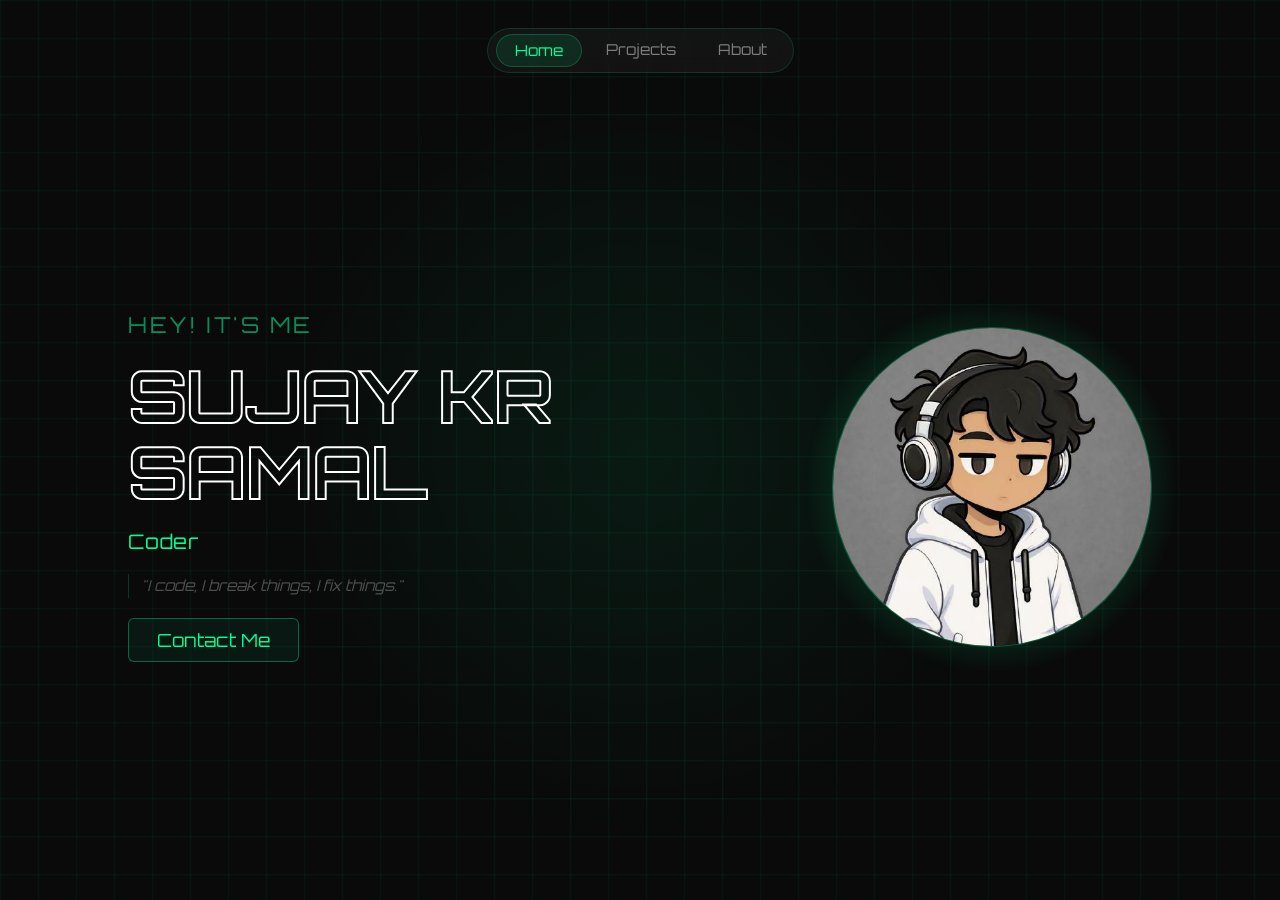
==== index.html @ 4d356711 "first commit" ====
<!DOCTYPE html>
<html lang="en">
  <head>
    <meta charset="UTF-8">
    <meta name="viewport" content="width=device-width, initial-scale=1">
    
    <title>Sujay Kr Samal</title>
    <link rel="preconnect" href="https://fonts.googleapis.com">
    <link rel="preconnect" href="https://fonts.gstatic.com" crossorigin>
    <link href="https://fonts.googleapis.com/css2?family=Orbitron:wght@400;700;900&family=DM+Mono:wght@400;500&display=swap" rel="stylesheet">
    <link href="style.css" rel="stylesheet">
  </head>
  <body>
    <!-- Background Grid -->
    <div class="grid"></div>

    <!-- Nav Bar -->
    <nav>
      <div class="nav-inner">
        <a href="" id="active">Home</a>
        <a href="">Projects</a>
        <a href="">About</a>
      </div>
    </nav>

    <!-- Hero Section -->
    <section class="herosec">

      <div class="hero-left">
        <div class="hero-text">
          <p class="hey">Hey! It's me</p>
          <h1 class="name">SUJAY KR SAMAL</h1>
          <p class="role">Coder</p>
          <p class="quote">"I code, I break things, I fix things."</p>
          <a class="btn" href="">Contact Me</a>
        </div>
      </div>

      <!-- Right: PFP -->
      <div class="hero-right">
        <div class="pfp-glow"></div>
        <div class="pfp-ring">
          <img src="assets/profile.jpg" alt="Sujay">
        </div>
      </div>

    </section>

  </body>
</html>
---- style.css ----
* {
  margin: 0;
  padding: 0;
  box-sizing: border-box;
}

body {
  display: flex;
  flex-direction: column;
  background: #0a0a0a;
  font-family: 'Orbitron', sans-serif;
  min-height: 100vh;
  overflow-x: hidden;
  color: #fff;
}

.grid {
  position: fixed;
  inset: 0;
  background-image:
    linear-gradient(rgba(0, 255, 180, 0.045) 1px, transparent 2px),
    linear-gradient(90deg, rgba(0, 255, 180, 0.045) 1px, transparent 2px);
  background-size: 38px 38px;
  pointer-events: none;
  z-index: 0;
}

.grid::after {
  content: '';
  position: absolute;
  top: 50%;
  right: 50%;
  transform: translate(50%, -50%);
  width: 860px;
  height: 860px;
  background: radial-gradient(ellipse, rgba(0, 255, 150, 0.07) 0%, transparent 65%);
  pointer-events: none;
}

nav {
  position: relative;
  z-index: 10;
  display: flex;
  justify-content: center;
  padding-top: 28px;
}

.nav-inner {
  display: flex;
  gap: 6px;
  background: rgba(255, 255, 255, 0.04);
  border: 0.5px solid rgba(0, 255, 150, 0.15);
  border-radius: 999px;
  padding: 5px 8px;
  backdrop-filter: blur(10px);
}

.nav-inner a {
  color: rgba(255, 255, 255, 0.45);
  text-decoration: none;
  font-size: 15px;
  padding: 6px 18px;
  border-radius: 999px;
  transition: color 0.2s;
}

.nav-inner a#active {
  background: rgba(0, 255, 150, 0.1);
  color: #00ff96;
  border: 0.5px solid rgba(0, 255, 150, 0.22);
}

.nav-inner a:not(#active):hover {
  color: #fff;
}

.herosec {
  position: relative;
  z-index: 5;
  flex: 1;
  display: flex;
  align-items: center;
  justify-content: center;
  gap: 200px;
  padding: 0 10%;
}

.hero-text {
  display: flex;
  flex-direction: column;
  gap: 20px;
}

.hey {
  color: rgba(0, 255, 150, 0.55);
  font-size: 22px;
  letter-spacing: 0.12em;
  text-transform: uppercase;
}

.name {
  font-size: 72px;
  font-weight: 700;
  line-height: 1.05;
  letter-spacing: -0.01em;
  color: transparent;
  -webkit-text-stroke: 2px #fff;
}

.role {
  color: #00ff96;
  font-size: 20px;
  letter-spacing: 0.04em;
}

.quote {
  color: rgba(255, 255, 255, 0.28);
  font-size: 15px;
  font-style: italic;
  line-height: 1.6;
  max-width: 300px;
  border-left: 1.5px solid rgba(0, 255, 150, 0.2);
  padding-left: 12px;
}

.btn {
  display: inline-block;
  width: fit-content;
  padding: 10px 28px;
  border: 1px solid rgba(0, 255, 150, 0.35);
  border-radius: 6px;
  color: #00ff96;
  font-size: 18px;
  text-decoration: none;
  background: rgba(0, 255, 150, 0.06);
  transition: background 0.2s, border-color 0.2s;
}

.btn:hover {
  background: rgba(0, 255, 150, 0.12);
  border-color: rgba(0, 255, 150, 0.6);
}

.hero-right {
  position: relative;
  flex-shrink: 0;
}

.pfp-glow {
  position: absolute;
  inset: -30px;
  border-radius: 50%;
  background: radial-gradient(ellipse, rgba(0, 255, 150, 0.5) 0%, transparent 70%);
  pointer-events: none;
}

.pfp-ring {
  width: 320px;
  height: 320px;
  border-radius: 50%;
  border: 1.5px solid rgba(0, 255, 150, 0.25);
  background: rgba(0, 255, 150, 0.04);
  display: flex;
  align-items: center;
  justify-content: center;
  overflow: hidden;
  position: relative;
}

.pfp-ring img {
  width: 100%;
  height: 100%;
  object-fit: cover;
}
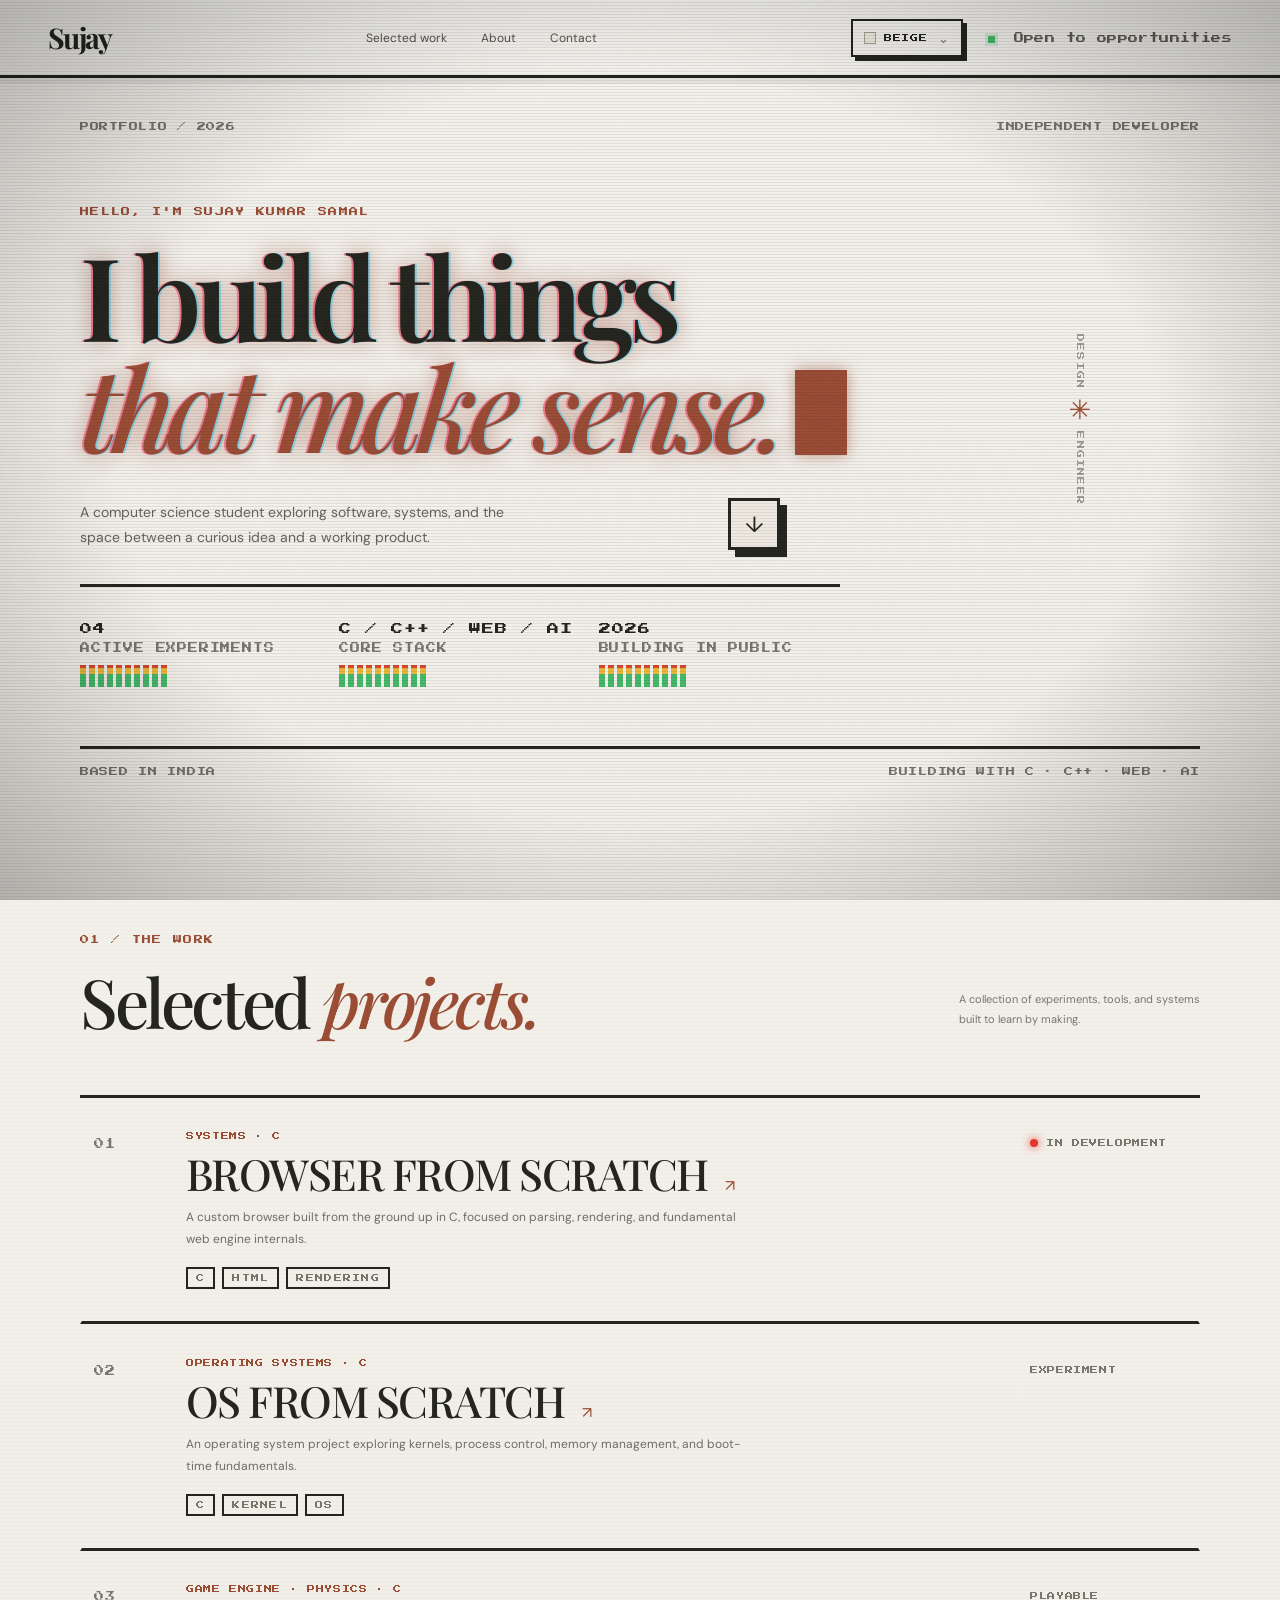
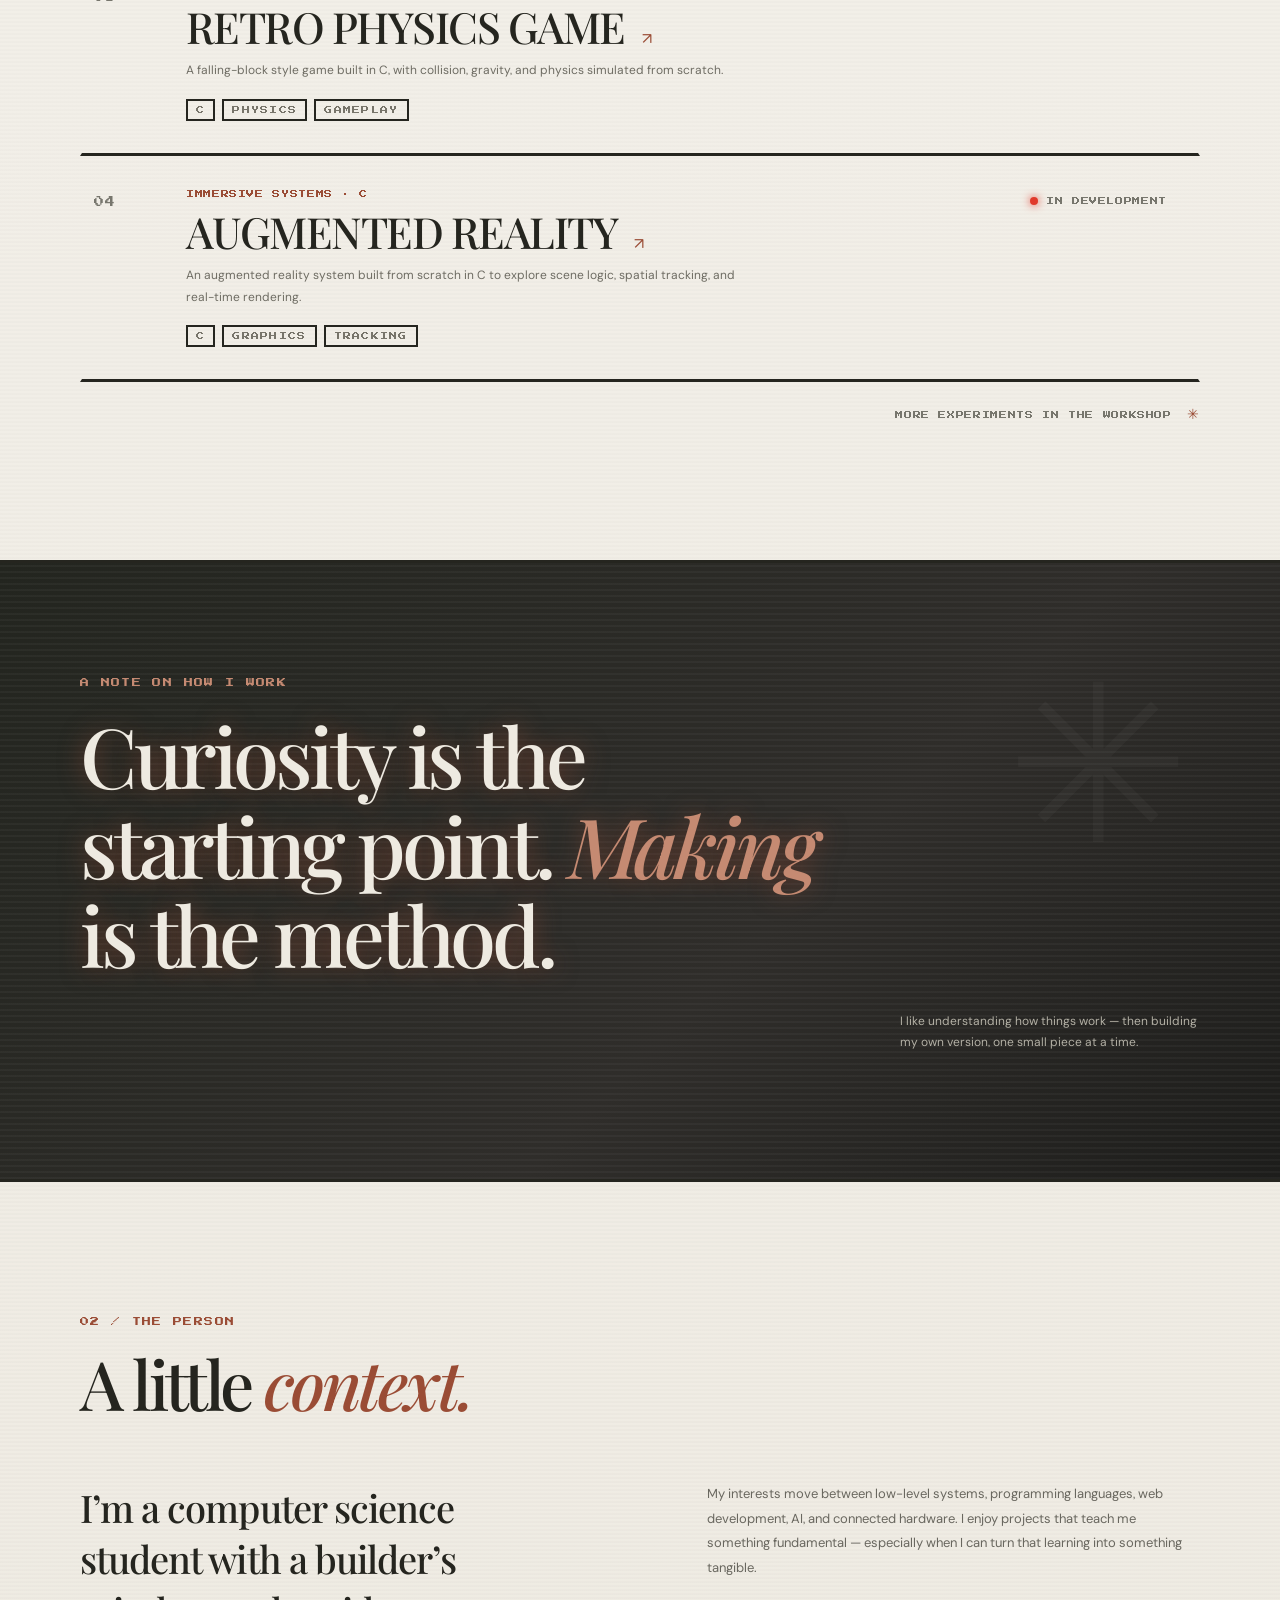
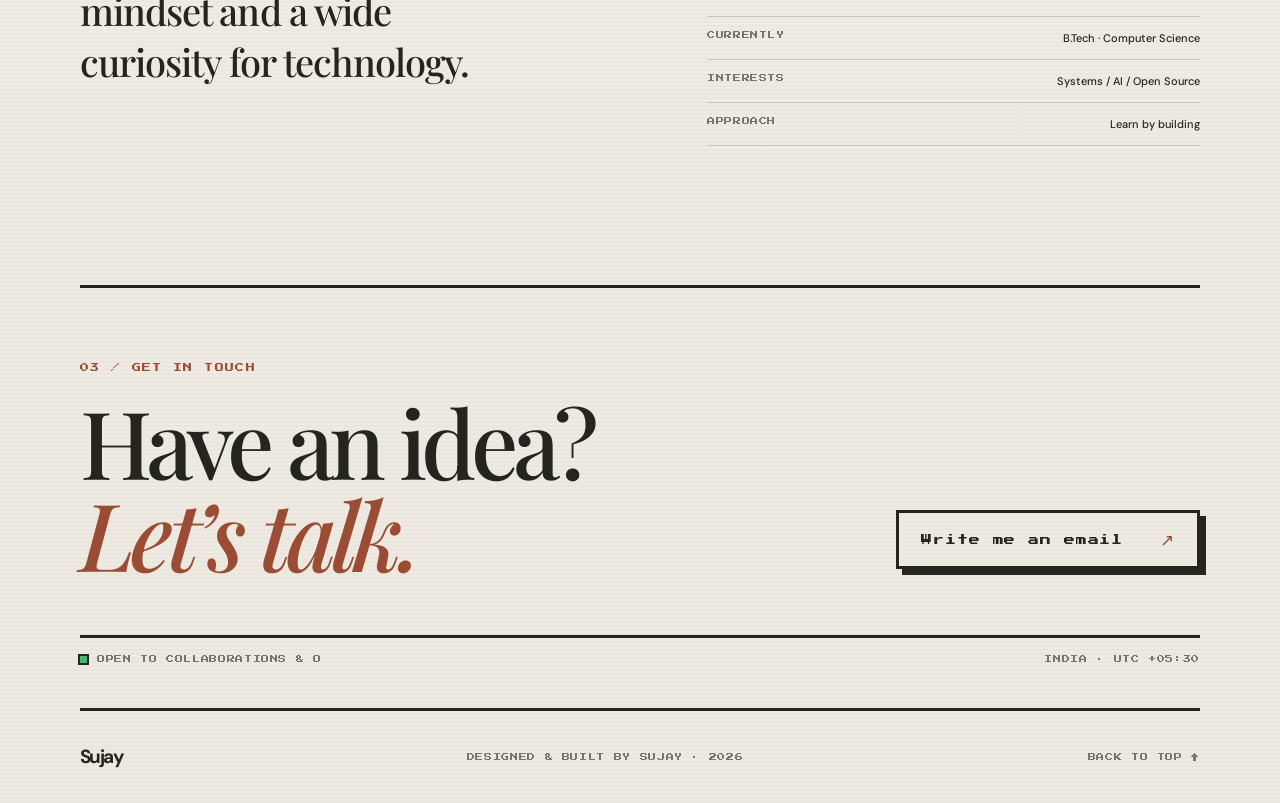
==== commit 5a7c3a25: "first commit" ====
--- a/index.html
+++ b/index.html
@@ -1,51 +1,201 @@
-<!DOCTYPE html>
+<!doctype html>
 <html lang="en">
-  <head>
-    <meta charset="UTF-8">
-    <meta name="viewport" content="width=device-width, initial-scale=1">
-    
-    <title>Sujay Kr Samal</title>
-    <link rel="preconnect" href="https://fonts.googleapis.com">
-    <link rel="preconnect" href="https://fonts.gstatic.com" crossorigin>
-    <link href="https://fonts.googleapis.com/css2?family=Orbitron:wght@400;700;900&family=DM+Mono:wght@400;500&display=swap" rel="stylesheet">
-    <link href="style.css" rel="stylesheet">
-  </head>
-  <body>
-    <!-- Background Grid -->
-    <div class="grid"></div>
-
-    <!-- Nav Bar -->
-    <nav>
-      <div class="nav-inner">
-        <a href="" id="active">Home</a>
-        <a href="">Projects</a>
-        <a href="">About</a>
-      </div>
+<head>
+  <meta charset="UTF-8">
+  <meta name="viewport" content="width=device-width, initial-scale=1.0">
+  <meta name="theme-color" content="#eeeae1">
+  <meta name="description" content="Sujay Kumar Samal — developer, builder, and curious mind. Explore selected projects and experiments.">
+  <title>Sujay Kumar Samal — Portfolio</title>
+  <link rel="preconnect" href="https://fonts.googleapis.com">
+  <link rel="preconnect" href="https://fonts.gstatic.com" crossorigin>
+  <link href="https://fonts.googleapis.com/css2?family=DM+Mono:wght@400;500&family=DM+Sans:wght@400;500;600;700&family=Playfair+Display:wght@500;600;700&family=Press+Start+2P&family=VT323&display=swap" rel="stylesheet">
+  <link rel="stylesheet" href="style.css">
+  <link rel="stylesheet" href="retro.css">
+  <script>try{if(!sessionStorage.getItem("sks-booted")&&!matchMedia("(prefers-reduced-motion: reduce)").matches)document.documentElement.classList.add("booting")}catch(e){}</script>
+</head>
+<body>
+
+  <div class="grain" aria-hidden="true"></div>
+  <header class="topbar">
+    <a class="wordmark" href="#home" aria-label="Sujay home"><span class="wordmark-name">Sujay</span></a>
+    <nav aria-label="Main navigation">
+      <a href="#work">Selected work</a>
+      <a href="#about">About</a>
+      <a href="#contact">Contact</a>
     </nav>
-
-    <!-- Hero Section -->
-    <section class="herosec">
-
-      <div class="hero-left">
-        <div class="hero-text">
-          <p class="hey">Hey! It's me</p>
-          <h1 class="name">SUJAY KR SAMAL</h1>
-          <p class="role">Coder</p>
-          <p class="quote">"I code, I break things, I fix things."</p>
-          <a class="btn" href="">Contact Me</a>
-        </div>
-      </div>
-
-      <!-- Right: PFP -->
-      <div class="hero-right">
-        <div class="pfp-glow"></div>
-        <div class="pfp-ring">
-          <img src="assets/profile.jpg" alt="Sujay">
-        </div>
-      </div>
-
-    </section>
-
-  </body>
-</html>
-
+    <div class="header-actions">
+      <div class="theme-picker">
+        <button class="theme-trigger mono" type="button" aria-expanded="false" aria-controls="theme-options">
+          <span class="theme-swatch" aria-hidden="true"></span><span class="theme-current">BEIGE</span><span class="theme-chevron">⌄</span>
+        </button>
+        <div class="theme-options" id="theme-options" role="group" aria-label="Choose website theme">
+          <button type="button" data-theme="beige" aria-pressed="true"><i class="swatch beige"></i>Beige</button>
+          <button type="button" data-theme="wine" aria-pressed="false"><i class="swatch wine"></i>Wine</button>
+          <button type="button" data-theme="forest" aria-pressed="false"><i class="swatch forest"></i>Forest</button>
+          <button type="button" data-theme="midnight" aria-pressed="false"><i class="swatch midnight"></i>Midnight</button>
+          <button type="button" data-theme="slate" aria-pressed="false"><i class="swatch slate"></i>Slate</button>
+          <button type="button" data-theme="plum" aria-pressed="false"><i class="swatch plum"></i>Plum</button>
+        </div>
+      </div>
+      <a class="availability" href="mailto:hello@sujay.dev"><span class="status-dot"></span> Open to opportunities</a>
+    </div>
+    <button class="menu-toggle" aria-label="Open menu" aria-expanded="false">☰</button>
+  </header>
+
+  <main>
+    <section class="hero section-wrap" id="home">
+      <div class="hero-meta mono reveal"><span>PORTFOLIO / 2026</span><span>INDEPENDENT DEVELOPER</span></div>
+      <div class="hero-copy">
+        <p class="eyebrow reveal">HELLO, I'M SUJAY KUMAR SAMAL</p>
+        <h1 class="reveal">I build things<br><em>that make sense.</em></h1>
+        <div class="hero-bottom reveal">
+          <p class="intro">A computer science student exploring software, systems, and the space between a curious idea and a working product.</p>
+          <a class="round-link" href="#work" aria-label="Explore selected work"><span>↓</span></a>
+        </div>
+        <div class="hero-stats reveal" aria-label="Quick stats about Sujay">
+          <div><span class="mono">04</span><small>Active experiments</small></div>
+          <div><span class="mono">C / C++ / WEB / AI</span><small>Core stack</small></div>
+          <div><span class="mono">2026</span><small>Building in public</small></div>
+        </div>
+      </div>
+      <div class="hero-rule"></div>
+      <div class="hero-foot mono reveal"><span>BASED IN INDIA</span><span>BUILDING WITH C · C++ · WEB · AI</span></div>
+      <div class="orbit-mark" aria-hidden="true"><span>DESIGN</span><b>✳</b><span>ENGINEER</span></div>
+    </section>
+
+    <section class="work section-wrap" id="work">
+      <div class="section-heading reveal">
+        <div><p class="eyebrow">01 / THE WORK</p><h2>Selected <em>projects.</em></h2></div>
+        <p class="section-note">A collection of experiments, tools, and systems<br>built to learn by making.</p>
+      </div>
+      <div class="project-list">
+
+        <a class="project reveal" href="project.html?id=browser" data-project="browser">
+          <div class="project-index mono">01</div>
+          <div class="project-main">
+            <div class="project-kicker mono">SYSTEMS · C</div>
+            <h3>BROWSER FROM SCRATCH <span class="project-mark">↗</span></h3>
+            <p>A custom browser built from the ground up in C, focused on parsing, rendering, and fundamental web engine internals.</p>
+            <div class="tags">
+              <span>C</span>
+              <span>HTML</span>
+              <span>RENDERING</span>
+            </div>
+          </div>
+          <div class="project-side">
+            <span class="project-status">IN DEVELOPMENT</span>
+            <span class="project-arrow">↗</span>
+          </div>
+        </a>
+
+        <a class="project reveal" href="project.html?id=os" data-project="os">
+          <div class="project-index mono">02</div>
+          <div class="project-main">
+            <div class="project-kicker mono">OPERATING SYSTEMS · C</div>
+            <h3>OS FROM SCRATCH <span class="project-mark">↗</span></h3>
+            <p>An operating system project exploring kernels, process control, memory management, and boot-time fundamentals.</p>
+            <div class="tags">
+              <span>C</span>
+              <span>KERNEL</span>
+              <span>OS</span>
+            </div>
+          </div>
+          <div class="project-side">
+            <span class="project-status">EXPERIMENT</span>
+            <span class="project-arrow">↗</span>
+          </div>
+        </a>
+
+        <a class="project reveal" href="project.html?id=game" data-project="game">
+          <div class="project-index mono">03</div>
+          <div class="project-main">
+            <div class="project-kicker mono">GAME ENGINE · PHYSICS · C</div>
+            <h3>RETRO PHYSICS GAME <span class="project-mark">↗</span></h3>
+            <p>A falling-block style game built in C, with collision, gravity, and physics simulated from scratch.</p>
+            <div class="tags">
+              <span>C</span>
+              <span>PHYSICS</span>
+              <span>GAMEPLAY</span>
+            </div>
+          </div>
+          <div class="project-side">
+            <span class="project-status">PLAYABLE</span>
+            <span class="project-arrow">↗</span>
+          </div>
+        </a>
+
+        <a class="project reveal" href="project.html?id=ar" data-project="ar">
+          <div class="project-index mono">04</div>
+          <div class="project-main">
+            <div class="project-kicker mono">IMMERSIVE SYSTEMS · C</div>
+            <h3>AUGMENTED REALITY <span class="project-mark">↗</span></h3>
+            <p>An augmented reality system built from scratch in C to explore scene logic, spatial tracking, and real-time rendering.</p>
+            <div class="tags">
+              <span>C</span>
+              <span>GRAPHICS</span>
+              <span>TRACKING</span>
+            </div>
+          </div>
+          <div class="project-side">
+            <span class="project-status">IN DEVELOPMENT</span>
+            <span class="project-arrow">↗</span>
+          </div>
+        </a>
+
+      </div>
+      <p class="work-foot mono">MORE EXPERIMENTS IN THE WORKSHOP <span>✳</span></p>
+    </section>
+
+    <section class="statement">
+      <div class="section-wrap statement-inner reveal">
+        <p class="eyebrow">A NOTE ON HOW I WORK</p>
+        <h2>Curiosity is the<br>starting point. <em>Making</em><br>is the method.</h2>
+        <p class="statement-caption">I like understanding how things work — then building my own version, one small piece at a time.</p>
+      </div>
+    </section>
+
+    <section class="about section-wrap" id="about">
+      <div class="section-heading reveal">
+        <div><p class="eyebrow">02 / THE PERSON</p><h2>A little <em>context.</em></h2></div>
+      </div>
+      <div class="about-grid">
+        <p class="about-lead reveal">I’m a computer science student with a builder’s mindset and a wide curiosity for technology.</p>
+        <div class="about-detail reveal">
+          <p>My interests move between low-level systems, programming languages, web development, AI, and connected hardware. I enjoy projects that teach me something fundamental — especially when I can turn that learning into something tangible.</p>
+          <div class="facts">
+            <div><span class="mono">CURRENTLY</span><b>B.Tech · Computer Science</b></div>
+            <div><span class="mono">INTERESTS</span><b>Systems / AI / Open Source</b></div>
+            <div><span class="mono">APPROACH</span><b>Learn by building</b></div>
+          </div>
+        </div>
+      </div>
+    </section>
+
+    <section class="contact section-wrap" id="contact">
+      <p class="eyebrow reveal">03 / GET IN TOUCH</p>
+      <div class="contact-row reveal">
+        <h2>Have an idea?<br><em>Let’s talk.</em></h2>
+        <a class="contact-button" href="mailto:hello@sujay.dev">Write me an email <span>↗</span></a>
+      </div>
+      <div class="contact-bottom mono reveal"><span class="availability-copy" aria-label="OPEN TO COLLABORATIONS & OPPORTUNITIES"><span class="typing-text" aria-hidden="true">OPEN TO COLLABORATIONS &amp; OPPORTUNITIES</span></span><span>INDIA · UTC +05:30</span></div>
+    </section>
+  </main>
+
+  <footer class="footer section-wrap">
+    <a class="wordmark" href="#home">Sujay</a>
+    <span class="mono">DESIGNED & BUILT BY SUJAY · 2026</span>
+    <a class="back-top mono" href="#home">BACK TO TOP ↑</a>
+  </footer>
+
+  <dialog class="project-dialog" aria-labelledby="dialog-title">
+    <button class="dialog-close" aria-label="Close project details">×</button>
+    <p class="eyebrow mono" id="dialog-kicker">PROJECT NOTES</p>
+    <h2 id="dialog-title">Project</h2>
+    <p id="dialog-description"></p>
+    <div class="dialog-footer mono"><span id="dialog-stack"></span><span>PROJECT NOTES / 2026</span></div>
+    <div class="dialog-actions"><a id="dialog-link" href="project.html?id=ar">Read the full case study</a></div>
+  </dialog>
+  <script src="script.js"></script>
+  <script src="retro.js"></script>
+</body>
+</html>
--- a/style.css
+++ b/style.css
@@ -1,174 +1,287 @@
-* {
-  margin: 0;
-  padding: 0;
-  box-sizing: border-box;
-}
-
-body {
+ :root{--paper:#f5f1ea;--ink:#1d1d1a;--muted:#5d5a55;--line:#1d1d1a;--accent:#ff6a3d;--accent-2:#8d7cff;--serif:"Playfair Display",Georgia,serif;--sans:"DM Sans",Arial,sans-serif;--mono:"DM Mono",monospace;--pixel:"Press Start 2P","Courier New",monospace;--shadow:10px 10px 0 var(--ink);--panel:#efe7dd}
+*{box-sizing:border-box}html{scroll-behavior:smooth}body{margin:0;background:
+  linear-gradient(180deg, rgba(255,255,255,.4), rgba(255,255,255,0)),
+  repeating-linear-gradient(0deg, rgba(20,20,18,.02), rgba(20,20,18,.02) 2px, transparent 2px, transparent 4px),
+  var(--paper);color:var(--ink);font-family:var(--sans);-webkit-font-smoothing:antialiased;font-feature-settings:"ss01" on}a{color:inherit;text-decoration:none}.grain{position:fixed;inset:0;pointer-events:none;z-index:10;opacity:.12;background-image:url("data:image/svg+xml,%3Csvg viewBox='0 0 180 180' xmlns='http://www.w3.org/2000/svg'%3E%3Cfilter id='n'%3E%3CfeTurbulence type='fractalNoise' baseFrequency='.92' numOctaves='3' stitchTiles='stitch'/%3E%3C/filter%3E%3Crect width='100%25' height='100%25' filter='url(%23n)' opacity='.18'/%3E%3C/svg%3E")}.mono,.eyebrow,.project-kicker,.tags,.project-status,.theme-trigger,.theme-options button,.availability,.contact-button,.back-top,.work-foot,.hero-meta,.hero-foot,.case-meta,.wordmark-mark,.dialog-actions a,.project-status,.theme-current{font-family:var(--pixel);letter-spacing:.08em}.section-wrap{width:min(1120px,calc(100% - 96px));margin-inline:auto}.topbar{height:78px;padding:0 48px;display:flex;align-items:center;justify-content:space-between;border-bottom:3px solid var(--ink);position:relative;z-index:20;background:rgba(255,255,255,.18);box-shadow:0 6px 0 rgba(29,29,26,.06)}.wordmark{display:inline-flex;align-items:flex-start;gap:4px;font-weight:700;font-size:19px;letter-spacing:-.08em;line-height:1}.wordmark-name{font-family:var(--serif);font-size:1.5em;font-weight:700;letter-spacing:-.06em;color:var(--ink);text-transform:none}.wordmark-mark{font:10px var(--mono);vertical-align:top;margin-left:1px;color:var(--accent);transform:translateY(-2px)}nav{display:flex;gap:34px;font-size:12px;color:#55544c}nav a,.back-top{transition:color .25s,transform .25s}nav a:hover,.back-top:hover{color:var(--accent);transform:translateX(2px)}.availability{font:10px var(--pixel);letter-spacing:.04em;color:#5f5e55}.status-dot{display:inline-block;width:7px;height:7px;border-radius:0;background:#78876b;margin-right:8px;box-shadow:0 0 0 3px #78876b20}.menu-toggle{display:none;background:none;border:0;font-size:20px}
+.hero{min-height:670px;padding-top:44px;position:relative;display:flex;flex-direction:column}.hero-meta,.hero-foot{display:flex;justify-content:space-between;color:var(--muted);font-size:9px}.hero-copy{margin:auto 0;max-width:900px;padding:76px 0 45px}.eyebrow{font-size:9px;letter-spacing:.15em;color:var(--accent);margin:0 0 23px;text-transform:uppercase}.hero h1{font:600 clamp(66px,9vw,122px)/.96 var(--serif);letter-spacing:-.065em;margin:0;text-shadow:4px 4px 0 rgba(29,29,26,.08)}.hero h1 em,.section-heading h2 em,.statement h2 em,.contact h2 em{font-weight:500;color:var(--accent)}.hero-bottom{display:flex;align-items:flex-end;justify-content:space-between;margin-top:38px;max-width:700px}.intro{font-size:14px;line-height:1.8;color:#64635b;max-width:430px;margin:0}.hero-stats{display:grid;grid-template-columns:repeat(3,minmax(0,1fr));gap:18px;margin-top:34px;padding-top:22px;border-top:3px solid var(--ink);max-width:760px}.hero-stats div{display:flex;flex-direction:column;gap:8px;padding:14px 0}.hero-stats span{font-size:12px;color:var(--ink)}.hero-stats small{font:10px var(--pixel);letter-spacing:.08em;color:var(--muted);text-transform:uppercase}.round-link{width:52px;height:52px;border:3px solid var(--ink);border-radius:0;display:grid;place-items:center;font-size:22px;transition:background .3s,color .3s,transform .3s;box-shadow:7px 7px 0 var(--ink);background:var(--paper)}.round-link:hover{background:var(--ink);color:var(--paper);transform:translate(-3px,3px);box-shadow:3px 3px 0 var(--ink)}.hero-rule{height:3px;background:var(--ink);margin-bottom:18px}.hero-foot{padding-bottom:24px}.orbit-mark{position:absolute;right:3%;top:45%;display:flex;align-items:center;gap:9px;transform:rotate(90deg);font:8px var(--pixel);letter-spacing:.15em;color:#a09b8f}.orbit-mark b{font-size:27px;color:var(--accent);font-weight:400}
+.work{padding-top:135px;padding-bottom:130px}.section-heading{display:flex;justify-content:space-between;align-items:flex-end;margin-bottom:60px}.section-heading h2{font:500 clamp(43px,6vw,68px)/1 var(--serif);letter-spacing:-.05em;margin:0}.section-note{font-size:11px;line-height:1.8;color:var(--muted);margin:0 0 5px}.project-list{border-top:3px solid var(--ink)}.project{display:grid;grid-template-columns:70px 1fr 150px;gap:22px;padding:32px 18px 32px 12px;border:2px solid transparent;border-bottom:3px solid var(--ink);cursor:pointer;transition:transform .25s ease,box-shadow .25s ease,padding .35s ease,background .35s ease;position:relative;border-radius:0;box-shadow:none;background:transparent}.project:hover{transform:translate(-5px,-5px);box-shadow:10px 10px 0 var(--ink);background:linear-gradient(180deg, rgba(255,255,255,.2), rgba(255,255,255,.06));padding-left:22px;padding-right:22px;border-color:var(--ink)}.project-index{font-size:10px;color:var(--muted);padding-top:7px}.project-kicker{font-size:8px;color:var(--accent);margin-bottom:10px}.project h3{font:500 clamp(28px,4vw,43px)/1.1 var(--serif);letter-spacing:-.035em;margin:0 0 10px}.project-mark{font:16px var(--sans);color:var(--accent);display:inline-block;margin-left:9px;transition:transform .3s}.project:hover .project-mark{transform:translate(4px,-4px)}.project-main>p{font-size:12px;color:#6e6c63;line-height:1.8;max-width:570px;margin:0 0 17px}.tags{display:flex;gap:7px;flex-wrap:wrap}.tags span{font-size:8px;color:#77746a;border:2px solid var(--ink);padding:5px 8px;border-radius:0;background:transparent}.project-side{display:flex;align-items:flex-start;justify-content:space-between;padding-top:7px}.project-status{font-size:8px;color:var(--muted);white-space:nowrap}.project-arrow{font-size:18px;color:var(--accent);opacity:0;transform:translate(-5px,5px);transition:.3s}.project:hover .project-arrow{opacity:1;transform:translate(0)}.work-foot{font-size:8px;color:var(--muted);text-align:right;margin-top:22px}.work-foot span{color:var(--accent);font-size:14px;margin-left:7px}
+.statement{background:linear-gradient(135deg,#23251f,#2f2d2a 60%,#1d1d1b);color:var(--paper);padding:115px 0 125px;position:relative;overflow:hidden;border-top:3px solid var(--ink);border-bottom:3px solid var(--ink)}.statement:after{content:"✳";position:absolute;right:7%;top:10%;font-size:220px;color:#ffffff08}.statement .eyebrow{color:#c58a72}.statement h2{font:500 clamp(48px,7vw,83px)/1.08 var(--serif);letter-spacing:-.05em;margin:0}.statement h2 em{color:#c58a72}.statement-caption{font-size:12px;line-height:1.8;color:#b3b0a5;max-width:300px;margin:32px 0 0 auto}
+.about{padding-top:135px;padding-bottom:140px}.about .section-heading{margin-bottom:65px}.about-grid{display:grid;grid-template-columns:1fr 1fr;gap:12%}.about-lead{font:500 clamp(25px,3.2vw,38px)/1.35 var(--serif);letter-spacing:-.025em;margin:0;max-width:430px}.about-detail>p{font-size:13px;line-height:1.9;color:#69675f;margin:0 0 35px}.facts{border-top:1px solid var(--line)}.facts div{display:flex;justify-content:space-between;gap:15px;padding:14px 0;border-bottom:1px solid var(--line)}.facts span{font-size:8px;color:var(--muted)}.facts b{font-size:11px;font-weight:500}
+.contact{padding-top:75px;padding-bottom:45px;border-top:3px solid var(--ink)}.contact-row{display:flex;justify-content:space-between;align-items:flex-end}.contact h2{font:500 clamp(56px,8vw,94px)/.98 var(--serif);letter-spacing:-.055em;margin:0 0 55px}.contact-button{font-size:11px;border:3px solid var(--ink);padding:16px 22px;margin-bottom:65px;transition:color .25s,border-color .25s;display:inline-block;background:transparent;box-shadow:6px 6px 0 var(--ink);font-family:var(--pixel)}.contact-button span{color:var(--accent);font-size:17px;margin-left:25px}.contact-button:hover{color:var(--accent);border-color:var(--accent);transform:translate(-2px,-2px);box-shadow:10px 10px 0 var(--ink)}.contact-bottom{border-top:3px solid var(--ink);padding-top:17px;display:flex;justify-content:space-between;color:var(--muted);font-size:8px}.footer{height:95px;display:flex;align-items:center;justify-content:space-between;border-top:3px solid var(--ink)}.footer .mono{font-size:8px;color:var(--muted);letter-spacing:.08em}.back-top{font-size:8px;color:var(--muted)}
+.project-dialog{width:min(540px,calc(100% - 32px));border:3px solid var(--ink);background:var(--paper);color:var(--ink);padding:42px;box-shadow:12px 12px 0 var(--ink);border-radius:0}.project-dialog::backdrop{background:#1e1e19a8;backdrop-filter:blur(5px)}.dialog-close{position:absolute;right:18px;top:12px;border:0;background:none;font-size:28px;cursor:pointer;color:var(--muted)}.project-dialog h2{font:500 43px var(--serif);letter-spacing:-.04em;margin:0 0 18px}.project-dialog>p:not(.eyebrow){font-size:13px;line-height:1.9;color:#6b695f}.dialog-footer{border-top:2px solid var(--ink);padding-top:17px;margin-top:35px;display:flex;justify-content:space-between;gap:12px;font-size:8px;color:var(--muted)}.dialog-actions{margin-top:22px}.dialog-actions a{display:inline-flex;align-items:center;gap:8px;padding:10px 14px;border:2px solid var(--ink);border-radius:0;font:10px var(--pixel);letter-spacing:.08em;color:var(--ink);transition:all .2s ease;box-shadow:4px 4px 0 var(--ink)}.dialog-actions a:hover{border-color:var(--accent);color:var(--accent);transform:translate(-2px,-2px);box-shadow:6px 6px 0 var(--accent)}
+.reveal{opacity:0;transform:translateY(22px);transition:opacity .8s ease,transform .8s cubic-bezier(.2,.7,.2,1)}.reveal.visible{opacity:1;transform:translateY(0)}
+@media(max-width:700px){.section-wrap{width:calc(100% - 40px)}.topbar{height:66px;padding:0 20px}.topbar nav{display:none;position:absolute;top:65px;left:0;right:0;background:var(--paper);border-bottom:1px solid var(--line);padding:22px;flex-direction:column;gap:20px}.topbar nav.open{display:flex}.availability{display:none}.menu-toggle{display:block}.hero{min-height:610px;padding-top:30px}.hero-meta,.hero-foot{font-size:7px}.hero-copy{padding:70px 0}.hero h1{font-size:clamp(57px,14vw,88px)}.intro{font-size:12px;max-width:270px}.orbit-mark{right:-30px;top:38%;transform:rotate(90deg) scale(.8)}.work,.about{padding-top:90px;padding-bottom:90px}.section-heading{display:block;margin-bottom:40px}.section-note{margin-top:18px}.project{grid-template-columns:28px 1fr;padding:27px 0}.project-side{grid-column:2;padding-top:0}.project-status{font-size:7px}.project-arrow{opacity:1;transform:none}.project h3{font-size:31px}.project-main>p{font-size:11px}.statement{padding:85px 0}.statement-caption{margin-left:0}.about-grid{grid-template-columns:1fr;gap:35px}.about-lead{font-size:31px}.contact{padding-top:60px}.contact-row{display:block}.contact h2{font-size:67px;margin-bottom:35px}.contact-button{display:inline-block;margin-bottom:45px}.contact-bottom{font-size:7px;gap:15px}.footer{height:80px}.footer .mono{display:none}.project-dialog{padding:35px 25px}.dialog-footer{flex-direction:column}.work-foot{font-size:7px}}
+@media(prefers-reduced-motion:reduce){*,*::before,*::after{scroll-behavior:auto!important;transition:none!important}.reveal{opacity:1;transform:none}}
+
+
+/* Theme palettes */
+:root{
+  color-scheme:light;
+  --paper:#eeeae1;--ink:#25251f;--muted:#77766d;--line:#c9c4b8;--accent:#9a4c35;
+  --surface:#e8e3d9;--dialog-shadow:#17171335;--dark-panel:#292a24;--dark-text:#eeeae1;
+}
+:root[data-theme="wine"]{
+  --paper:#f0e7e2;--ink:#351e27;--muted:#866e70;--line:#d2bfc0;--accent:#813b50;
+  --surface:#e9dcd9;--dark-panel:#351e27;--dark-text:#f0e7e2;
+}
+:root[data-theme="forest"]{
+  --paper:#e9ece3;--ink:#26352b;--muted:#758074;--line:#c2cbbd;--accent:#536e50;
+  --surface:#dfe5d9;--dark-panel:#26352b;--dark-text:#e9ece3;
+}
+:root[data-theme="slate"]{
+  --paper:#edf0f3;--ink:#232b38;--muted:#667381;--line:#cad2dc;--accent:#4a647d;
+  --surface:#e3e8ee;--dark-panel:#1f2b36;--dark-text:#edf0f3;
+}
+:root[data-theme="plum"]{
+  --paper:#f2ebf6;--ink:#2b1e35;--muted:#7d687f;--line:#d8c9e1;--accent:#7f5a8c;
+  --surface:#eadff1;--dark-panel:#2c1f36;--dark-text:#f2ebf6;
+}
+:root[data-theme="midnight"]{
+  color-scheme:dark;
+  --paper:#202321;--ink:#eeeae1;--muted:#a2aaa0;--line:#444b44;--accent:#c49a70;
+  --surface:#2b302c;--dialog-shadow:#00000080;--dark-panel:#171b18;--dark-text:#eeeae1;
+}
+:root[data-theme="midnight"] .statement{background:var(--dark-panel);color:var(--dark-text)}
+:root[data-theme="midnight"] .statement-caption{color:#b9beb5}
+:root[data-theme="midnight"] .about-detail>p,:root[data-theme="midnight"] .intro,:root[data-theme="midnight"] .project-main>p{color:#b9beb5}
+:root[data-theme="midnight"] .tags span{color:#b9beb5}
+:root[data-theme="midnight"] .project:hover{background:var(--surface)}
+:root[data-theme="midnight"] .project-dialog{background:#292e2a;color:var(--ink)}
+:root[data-theme="midnight"] .topbar nav a{color:var(--muted)}
+:root[data-theme="midnight"] .topbar nav{background:var(--paper)}
+:root[data-theme="midnight"] .status-dot{background:#45b96b;box-shadow:0 0 0 3px #45b96b30}
+:root[data-theme="midnight"] .statement h2 em{color:var(--accent)}
+:root[data-theme="midnight"] .statement .eyebrow{color:var(--accent)}
+:root[data-theme="midnight"] .grain{opacity:.07}
+:root[data-theme="midnight"] body{
+  background-image:linear-gradient(180deg,rgba(255,255,255,.025),rgba(255,255,255,0)),repeating-linear-gradient(0deg,rgba(238,234,225,.018),rgba(238,234,225,.018) 2px,transparent 2px,transparent 4px);
+  background-color:var(--paper);
+}
+:root[data-theme="midnight"] .topbar{background:rgba(255,255,255,.035);box-shadow:0 6px 0 rgba(0,0,0,.18)}
+:root[data-theme="midnight"] .availability{color:var(--muted)}
+:root[data-theme="midnight"] .project-dialog>p:not(.eyebrow){color:var(--muted)}
+:root[data-theme="slate"] .theme-swatch{background:#4a647d}
+:root[data-theme="plum"] .theme-swatch{background:#7f5a8c}
+
+.header-actions{display:flex;align-items:center;gap:25px}
+.theme-picker{position:relative}
+.theme-trigger{border:2px solid var(--ink);background:transparent;color:var(--ink);padding:9px 11px;display:flex;align-items:center;gap:8px;font-size:8px;letter-spacing:.12em;cursor:pointer;min-width:104px;justify-content:space-between;box-shadow:4px 4px 0 var(--ink)}
+.theme-swatch,.swatch{display:inline-block;width:12px;height:12px;border-radius:0;background:#eeeae1;border:1px solid #aaa397;flex:none}
+.theme-chevron{font-size:13px;color:var(--muted);margin-left:3px}
+.theme-options{position:absolute;right:0;top:calc(100% + 8px);width:175px;padding:6px;background:var(--paper);border:2px solid var(--ink);box-shadow:6px 6px 0 var(--ink);z-index:30;display:none;max-height:240px;overflow-y:auto}
+.theme-picker.open .theme-options{display:block;animation:themeIn .18s ease-out}
+.theme-options button{width:100%;border:0;background:transparent;color:var(--ink);display:flex;align-items:center;gap:10px;padding:10px 9px;text-align:left;font:10px var(--sans);cursor:pointer}
+.theme-options button:hover,.theme-options button[aria-pressed="true"]{background:var(--surface)}
+.theme-options button[aria-pressed="true"]::after{content:"✓";margin-left:auto;color:var(--accent)}
+.swatch.beige{background:#eeeae1}.swatch.wine{background:#813b50}.swatch.forest{background:#536e50}.swatch.midnight{background:#202321}.swatch.slate{background:#4a647d}.swatch.plum{background:#7f5a8c}
+:root[data-theme="wine"] .theme-swatch{background:#813b50}
+:root[data-theme="forest"] .theme-swatch{background:#536e50}
+:root[data-theme="midnight"] .theme-swatch{background:#202321}
+:root[data-theme="slate"] .theme-swatch{background:#4a647d}
+:root[data-theme="plum"] .theme-swatch{background:#7f5a8c}
+@keyframes themeIn{from{opacity:0;transform:translateY(-5px)}to{opacity:1;transform:translateY(0)}}
+@media(max-width:700px){
+  .header-actions{margin-left:auto;margin-right:14px;gap:0}
+  .theme-trigger{min-width:90px;padding:8px}
+  .availability{display:none}
+  .theme-options{right:0}
+}
+
+
+/* -----------------------------------------------------------------------------------------------------------*/
+
+
+
+/* PROJECT CASE STUDY */
+
+.case-study {
+  padding-top: 50px;
+}
+
+.back-link {
+  display: inline-block;
+  margin-bottom: 65px;
+  color: var(--accent);
+  font-size: 10px;
+}
+
+.case-hero {
+  max-width: 850px;
+  padding-bottom: 60px;
+}
+
+.case-hero h1 {
+  font: 600 clamp(55px, 9vw, 105px)/1 var(--serif);
+  letter-spacing: -.06em;
+  margin: 0 0 25px;
+}
+
+.case-summary {
+  max-width: 550px;
+  font-size: 14px;
+  line-height: 1.9;
+  color: var(--muted);
+}
+
+.case-meta {
+  display: flex;
+  gap: 30px;
+  margin-top: 30px;
+  font-size: 9px;
+  color: var(--muted);
+}
+
+.case-cover {
+  background: var(--surface);
+  min-height: 360px;
+  padding: 22px;
+  margin-bottom: 90px;
+}
+
+.cover-frame {
+  min-height: 315px;
+  border: 1px solid var(--line);
   display: flex;
   flex-direction: column;
-  background: #0a0a0a;
-  font-family: 'Orbitron', sans-serif;
-  min-height: 100vh;
-  overflow-x: hidden;
-  color: #fff;
-}
-
-.grid {
-  position: fixed;
-  inset: 0;
-  background-image:
-    linear-gradient(rgba(0, 255, 180, 0.045) 1px, transparent 2px),
-    linear-gradient(90deg, rgba(0, 255, 180, 0.045) 1px, transparent 2px);
-  background-size: 38px 38px;
-  pointer-events: none;
-  z-index: 0;
-}
-
-.grid::after {
-  content: '';
+  align-items: center;
+  justify-content: space-between;
+  padding: 25px;
+}
+
+.cover-symbol {
+  font: 180px var(--serif);
+  color: var(--accent);
+}
+
+.case-content {
+  max-width: 750px;
+  margin: auto;
+}
+
+.case-content section {
+  display: grid;
+  grid-template-columns: 180px 1fr;
+  gap: 20px;
+  padding-bottom: 65px;
+  margin-bottom: 55px;
+  border-bottom: 1px solid var(--line);
+}
+
+.case-content h2 {
+  font: 500 35px var(--serif);
+  margin: 0;
+}
+
+.case-content p:not(.eyebrow),
+.case-content li {
+  font-size: 13px;
+  line-height: 2;
+  color: var(--muted);
+}
+
+.case-content section > p:not(.eyebrow),
+.case-content ul {
+  grid-column: 2;
+}
+
+.case-content a {
+  color: var(--accent);
+  font-family: var(--mono);
+  font-size: 11px;
+}
+
+@media(max-width:700px) {
+
+  .case-content section {
+    grid-template-columns: 1fr;
+    gap: 15px;
+  }
+
+  .case-content section > p:not(.eyebrow),
+  .case-content ul {
+    grid-column: 1;
+  }
+
+  .case-cover {
+    min-height: 250px;
+  }
+
+  .cover-frame {
+    min-height: 205px;
+  }
+
+  .cover-symbol {
+    font-size: 120px;
+  }
+
+}
+
+.contact-bottom span:first-child {
+  display: inline-flex;
+  align-items: center;
+  gap: 10px;
+}
+
+.contact-bottom .availability-copy::before {
+  content: "";
+  width: 7px;
+  height: 7px;
+  flex: 0 0 7px;
+  background: #45b96b;
+  box-shadow: 0 0 0 2px var(--ink);
+  animation: statusPixelBlink 1.1s steps(1, end) infinite;
+}
+
+.status-dot {
+  background: #45b96b;
+  box-shadow: 0 0 0 3px #45b96b30;
+  animation: statusPixelBlink 1.1s steps(1, end) infinite;
+}
+
+.grain {
+  animation: analogGrain .24s steps(2, end) infinite;
+}
+
+.grain::before {
+  content: "";
   position: absolute;
-  top: 50%;
-  right: 50%;
-  transform: translate(50%, -50%);
-  width: 860px;
-  height: 860px;
-  background: radial-gradient(ellipse, rgba(0, 255, 150, 0.07) 0%, transparent 65%);
-  pointer-events: none;
-}
-
-nav {
-  position: relative;
-  z-index: 10;
-  display: flex;
-  justify-content: center;
-  padding-top: 28px;
-}
-
-.nav-inner {
-  display: flex;
-  gap: 6px;
-  background: rgba(255, 255, 255, 0.04);
-  border: 0.5px solid rgba(0, 255, 150, 0.15);
-  border-radius: 999px;
-  padding: 5px 8px;
-  backdrop-filter: blur(10px);
-}
-
-.nav-inner a {
-  color: rgba(255, 255, 255, 0.45);
-  text-decoration: none;
-  font-size: 15px;
-  padding: 6px 18px;
-  border-radius: 999px;
-  transition: color 0.2s;
-}
-
-.nav-inner a#active {
-  background: rgba(0, 255, 150, 0.1);
-  color: #00ff96;
-  border: 0.5px solid rgba(0, 255, 150, 0.22);
-}
-
-.nav-inner a:not(#active):hover {
-  color: #fff;
-}
-
-.herosec {
-  position: relative;
-  z-index: 5;
-  flex: 1;
-  display: flex;
-  align-items: center;
-  justify-content: center;
-  gap: 200px;
-  padding: 0 10%;
-}
-
-.hero-text {
-  display: flex;
-  flex-direction: column;
-  gap: 20px;
-}
-
-.hey {
-  color: rgba(0, 255, 150, 0.55);
-  font-size: 22px;
-  letter-spacing: 0.12em;
-  text-transform: uppercase;
-}
-
-.name {
-  font-size: 72px;
-  font-weight: 700;
-  line-height: 1.05;
-  letter-spacing: -0.01em;
-  color: transparent;
-  -webkit-text-stroke: 2px #fff;
-}
-
-.role {
-  color: #00ff96;
-  font-size: 20px;
-  letter-spacing: 0.04em;
-}
-
-.quote {
-  color: rgba(255, 255, 255, 0.28);
-  font-size: 15px;
-  font-style: italic;
-  line-height: 1.6;
-  max-width: 300px;
-  border-left: 1.5px solid rgba(0, 255, 150, 0.2);
-  padding-left: 12px;
-}
-
-.btn {
-  display: inline-block;
-  width: fit-content;
-  padding: 10px 28px;
-  border: 1px solid rgba(0, 255, 150, 0.35);
-  border-radius: 6px;
-  color: #00ff96;
-  font-size: 18px;
-  text-decoration: none;
-  background: rgba(0, 255, 150, 0.06);
-  transition: background 0.2s, border-color 0.2s;
-}
-
-.btn:hover {
-  background: rgba(0, 255, 150, 0.12);
-  border-color: rgba(0, 255, 150, 0.6);
-}
-
-.hero-right {
-  position: relative;
-  flex-shrink: 0;
-}
-
-.pfp-glow {
-  position: absolute;
-  inset: -30px;
-  border-radius: 50%;
-  background: radial-gradient(ellipse, rgba(0, 255, 150, 0.5) 0%, transparent 70%);
-  pointer-events: none;
-}
-
-.pfp-ring {
-  width: 320px;
-  height: 320px;
-  border-radius: 50%;
-  border: 1.5px solid rgba(0, 255, 150, 0.25);
-  background: rgba(0, 255, 150, 0.04);
-  display: flex;
-  align-items: center;
-  justify-content: center;
-  overflow: hidden;
-  position: relative;
-}
-
-.pfp-ring img {
+  top: -25%;
+  left: 0;
   width: 100%;
-  height: 100%;
-  object-fit: cover;
-}
+  height: 25%;
+  background: linear-gradient(180deg, transparent, rgba(255, 255, 255, .1), transparent);
+  animation: trackingSweep 18s linear infinite;
+}
+
+.hero h1 {
+  animation: analogSignal 9s steps(1, end) infinite;
+}
+
+@keyframes statusPixelBlink {
+  0%, 49% { opacity: 1; }
+  50%, 100% { opacity: .16; }
+}
+
+@keyframes analogGrain {
+  0%, 49% { background-position: 0 0; }
+  50%, 100% { background-position: 7px -5px; }
+}
+
+@keyframes trackingSweep {
+  from { transform: translateY(-100%); }
+  to { transform: translateY(500%); }
+}
+
+@keyframes analogSignal {
+  0%, 96%, 98%, 100% { text-shadow: 4px 4px 0 rgba(29, 29, 26, .08); }
+  96.2% { text-shadow: -2px 0 rgba(69, 185, 107, .24), 2px 0 rgba(255, 106, 61, .22), 4px 4px 0 rgba(29, 29, 26, .08); }
+  97% { text-shadow: 4px 4px 0 rgba(29, 29, 26, .08); }
+}
+
+@media(prefers-reduced-motion:reduce) {
+  .contact-bottom .availability-copy::before,
+  .status-dot,
+  .grain,
+  .grain::before,
+  .hero h1 { animation: none; }
+}
--- a/retro.css
+++ b/retro.css
@@ -0,0 +1,82 @@
+/* RETRO ANALOG LAYER: load after style.css. Uses the existing theme variables, so all 6 themes still work. */
+:root{--glow:color-mix(in srgb,var(--accent) 55%,transparent);--amber:#ffb347;--rgb:-2px 0 rgba(255,0,60,.4),2px 0 rgba(0,200,255,.4)}
+
+/* CRT overlay: scanlines, vignette, flicker, rolling band, channel-change static */
+.crt{position:fixed;inset:0;pointer-events:none;z-index:40;overflow:hidden;
+  background:repeating-linear-gradient(0deg,rgba(0,0,0,.07) 0 1px,transparent 1px 3px),radial-gradient(ellipse at center,transparent 58%,rgba(0,0,0,.26));
+  animation:flick 4s steps(1,end) infinite}
+.crt::after{content:"";position:absolute;left:0;right:0;top:-16vh;height:16vh;background:linear-gradient(180deg,transparent,rgba(255,255,255,.07),transparent);animation:roll 7s linear infinite}
+.crt::before{content:"";position:absolute;inset:0;opacity:0;background:repeating-linear-gradient(0deg,rgba(255,255,255,.35) 0 2px,rgba(0,0,0,.5) 2px 5px)}
+@keyframes flick{0%,100%{opacity:1}30%{opacity:.93}31%{opacity:1}72%{opacity:.95}73%{opacity:1}}
+@keyframes roll{to{transform:translateY(130vh)}}
+@keyframes blink{50%{opacity:0}}
+
+/* Boot sequence */
+html.booting body>*:not(.boot){visibility:hidden;animation:unhide 0s 6s forwards}
+@keyframes unhide{to{visibility:visible}}
+.boot{position:fixed;inset:0;z-index:100;background:#0b0c0a;color:var(--amber);display:grid;place-items:center;font:24px/1.25 "VT323",monospace}
+.boot::after{content:"";position:absolute;inset:0;pointer-events:none;background:repeating-linear-gradient(0deg,rgba(0,0,0,.35) 0 1px,transparent 1px 3px)}
+.boot-inner{width:min(560px,86vw);text-shadow:0 0 8px rgba(255,179,71,.7);animation:crtOn .6s steps(7,end) both}
+.boot pre{margin:0 0 14px;min-height:6.4em;font:inherit;white-space:pre-wrap}
+.boot-bar{height:16px;border:2px solid var(--amber);padding:2px}
+.boot-bar i{display:block;height:100%;width:0;background:var(--amber);transition:width .2s steps(6)}
+.boot small{display:block;margin-top:14px;font-size:16px;opacity:.6;animation:blink 1s steps(1) infinite}
+.boot.off{animation:crtOff .56s steps(8,end) forwards}
+@keyframes crtOn{0%{transform:scale(1,.01);filter:brightness(5);opacity:.5}60%{transform:scale(1,1.04);filter:brightness(2)}100%{transform:none;filter:none;opacity:1}}
+@keyframes crtOff{0%{transform:scale(1);filter:brightness(1)}45%{transform:scale(1,.012);filter:brightness(4)}80%{transform:scale(.01,.012);filter:brightness(6)}100%{transform:scale(0);opacity:0;visibility:hidden}}
+
+/* Headlines: constant RGB drift plus an occasional VHS tear; blinking terminal cursor */
+.hero h1,.case-hero h1{animation:drift 3.4s steps(1,end) infinite;text-shadow:var(--rgb),0 0 22px var(--glow)}
+@keyframes drift{
+  0%,100%{text-shadow:-1px 0 rgba(255,0,60,.35),1px 0 rgba(0,200,255,.35),0 0 22px var(--glow);transform:none}
+  40%{text-shadow:var(--rgb),0 0 30px var(--glow)}
+  70%{text-shadow:2px 0 rgba(255,0,60,.4),-2px 0 rgba(0,200,255,.4),0 0 18px var(--glow)}
+  92%{transform:translateX(-8px) skewX(-5deg);text-shadow:-7px 0 rgba(255,0,60,.5),7px 0 rgba(0,200,255,.5)}
+  93.5%{transform:translateX(6px) skewX(3deg)}
+  95%{transform:none}}
+.hero h1 em::after{content:"";display:inline-block;width:.45em;height:.74em;margin-left:.14em;background:var(--accent);vertical-align:-.02em;box-shadow:0 0 14px var(--glow);animation:blink 1s steps(1) infinite}
+
+/* Tune-in entrance replaces the soft fade-up */
+.reveal{transform:none;transition:none}
+.reveal.visible{animation:tuneIn .8s steps(9,end) both}
+@keyframes tuneIn{
+  0%{opacity:0;transform:translateX(-20px) skewX(8deg);filter:blur(5px) brightness(2)}
+  20%{opacity:.8;transform:translateX(14px) skewX(-6deg)}
+  38%{opacity:.15;transform:translateX(-6px)}
+  55%{opacity:1;transform:translateX(4px) skewX(2deg);filter:blur(1px)}
+  100%{opacity:1;transform:none;filter:none}}
+
+/* Header, hero details */
+.orbit-mark b{display:inline-block;animation:spin8 5s steps(8,end) infinite}
+@keyframes spin8{to{transform:rotate(360deg)}}
+.vu{display:flex;align-items:flex-end;gap:3px;height:22px;margin-top:4px}
+.vu i{width:6px;height:100%;transform-origin:bottom;background:linear-gradient(0deg,#45b96b 0 60%,#e8b73a 60% 85%,#d8452f 85%);animation:vu calc(.6s + var(--i)*.08s) steps(6,end) infinite alternate;animation-delay:calc(var(--i)*-.13s)}
+@keyframes vu{from{transform:scaleY(.12)}to{transform:scaleY(1)}}
+
+/* Projects */
+.project{overflow:hidden}
+.project::after{content:"";position:absolute;top:0;bottom:0;left:-30%;width:30%;opacity:0;pointer-events:none;background:linear-gradient(90deg,transparent,var(--glow),transparent)}
+.project:hover::after{animation:sweep .9s linear}
+@keyframes sweep{0%{opacity:1;transform:translateX(0)}100%{opacity:1;transform:translateX(480%)}}
+.project:hover h3{animation:drift .6s steps(1,end) infinite}
+.project-status.live::before{content:"";display:inline-block;width:8px;height:8px;margin-right:8px;border-radius:50%;background:#e0392b;box-shadow:0 0 8px #e0392b;animation:blink 1s steps(1) infinite}
+
+/* Statement, contact, dialog, case pages */
+.statement:before{content:"";position:absolute;inset:0;pointer-events:none;background:repeating-linear-gradient(0deg,rgba(255,255,255,.035) 0 2px,transparent 2px 6px);animation:crawl 1.2s linear infinite}
+@keyframes crawl{to{transform:translateY(6px)}}
+.statement:after{animation:spin8 24s steps(48,end) infinite}
+.statement h2{text-shadow:0 0 24px var(--glow)}
+.statement h2 em{animation:blink 3s steps(1) infinite}
+.contact-button{animation:nudge 2.4s steps(1,end) infinite}
+@keyframes nudge{50%{box-shadow:9px 9px 0 var(--ink)}}
+.project-dialog[open]{animation:crtOn .4s steps(6,end)}
+.project-dialog::backdrop{background:repeating-linear-gradient(0deg,rgba(0,0,0,.55) 0 2px,rgba(0,0,0,.7) 2px 4px);backdrop-filter:none}
+.cover-frame{position:relative;overflow:hidden;border:3px solid var(--ink)}
+.cover-frame::after{content:"";position:absolute;left:0;right:0;top:-20%;height:20%;background:linear-gradient(180deg,transparent,var(--glow),transparent);animation:roll 4s linear infinite}
+.cover-symbol{text-shadow:0 0 30px var(--glow);animation:bob 3.6s steps(12,end) infinite}
+@keyframes bob{50%{transform:translateY(-14px) rotate(6deg)}}
+
+@media(prefers-reduced-motion:reduce){
+  .crt,.crt::after,.hero h1,.case-hero h1,.hero h1 em::after,.reveal.visible,.orbit-mark b,.vu i,.project:hover::after,.project:hover h3,.project-status.live::before,.statement:before,.statement:after,.statement h2 em,.contact-button,.project-dialog[open],.cover-frame::after,.cover-symbol{animation:none!important}
+  .vu i{transform:scaleY(.6)}
+}
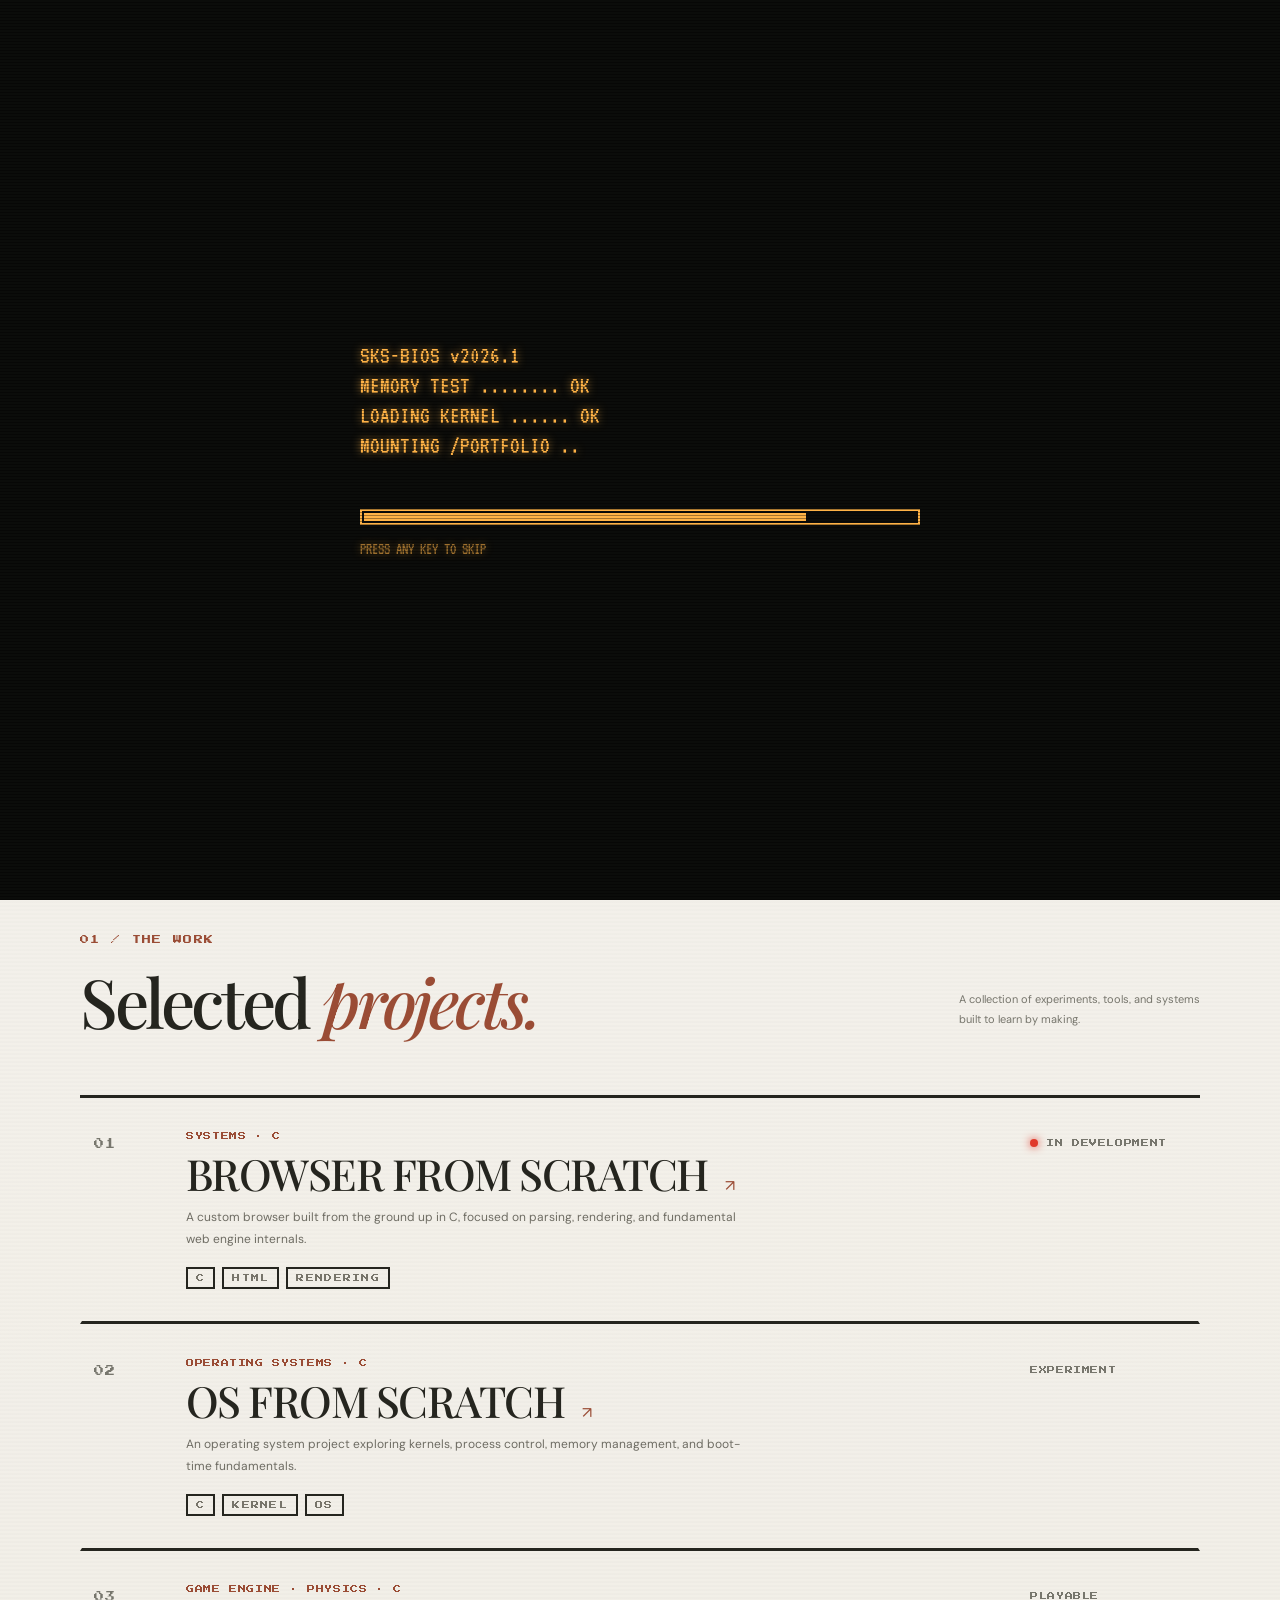
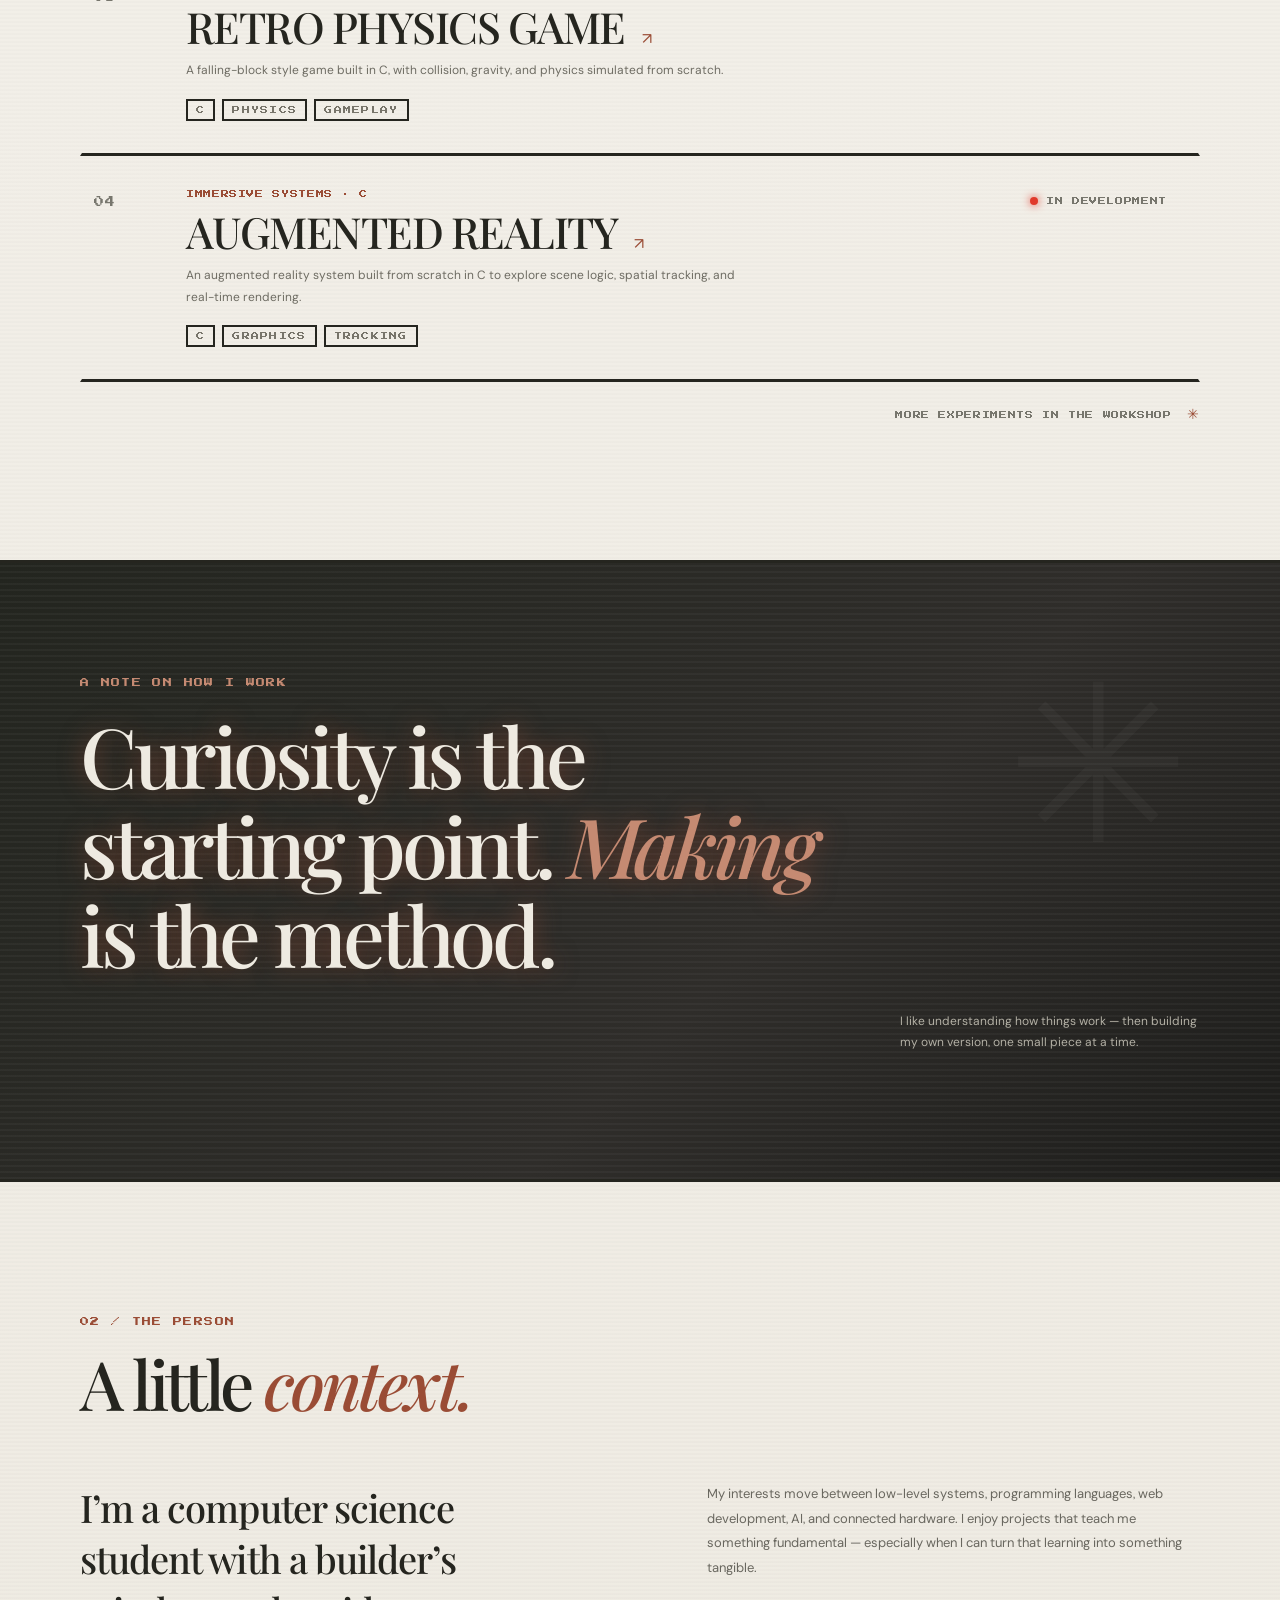
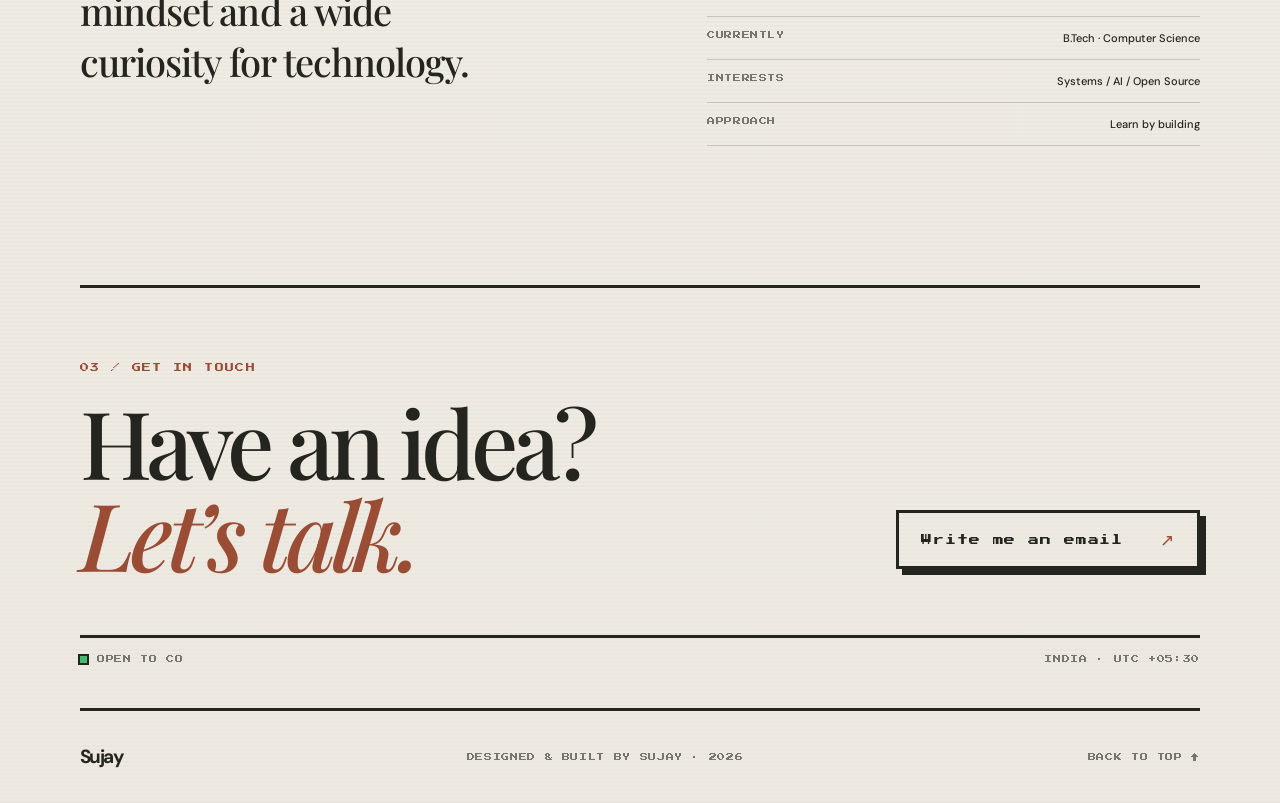
==== commit f7b0e65f: "the email btn works now" ====
--- a/index.html
+++ b/index.html
@@ -37,7 +37,7 @@
           <button type="button" data-theme="plum" aria-pressed="false"><i class="swatch plum"></i>Plum</button>
         </div>
       </div>
-      <a class="availability" href="mailto:hello@sujay.dev"><span class="status-dot"></span> Open to opportunities</a>
+      <a class="availability" href="mailto:sujaykrsamal@gmail.com"><span class="status-dot"></span> Open to opportunities</a>
     </div>
     <button class="menu-toggle" aria-label="Open menu" aria-expanded="false">☰</button>
   </header>
@@ -175,7 +175,7 @@
       <p class="eyebrow reveal">03 / GET IN TOUCH</p>
       <div class="contact-row reveal">
         <h2>Have an idea?<br><em>Let’s talk.</em></h2>
-        <a class="contact-button" href="mailto:hello@sujay.dev">Write me an email <span>↗</span></a>
+        <a class="contact-button" href="mailto:sujaykrsamal@gmail.com">Write me an email <span>↗</span></a>
       </div>
       <div class="contact-bottom mono reveal"><span class="availability-copy" aria-label="OPEN TO COLLABORATIONS & OPPORTUNITIES"><span class="typing-text" aria-hidden="true">OPEN TO COLLABORATIONS &amp; OPPORTUNITIES</span></span><span>INDIA · UTC +05:30</span></div>
     </section>
--- a/style.css
+++ b/style.css
@@ -47,8 +47,8 @@
 :root[data-theme="midnight"] .tags span{color:#b9beb5}
 :root[data-theme="midnight"] .project:hover{background:var(--surface)}
 :root[data-theme="midnight"] .project-dialog{background:#292e2a;color:var(--ink)}
-:root[data-theme="midnight"] .topbar nav a{color:var(--muted)}
-:root[data-theme="midnight"] .topbar nav{background:var(--paper)}
+:root[data-theme="midnight"] .topbar nav a{color:var(--ink)}
+:root[data-theme="midnight"] .topbar nav{background:transparent}
 :root[data-theme="midnight"] .status-dot{background:#45b96b;box-shadow:0 0 0 3px #45b96b30}
 :root[data-theme="midnight"] .statement h2 em{color:var(--accent)}
 :root[data-theme="midnight"] .statement .eyebrow{color:var(--accent)}
